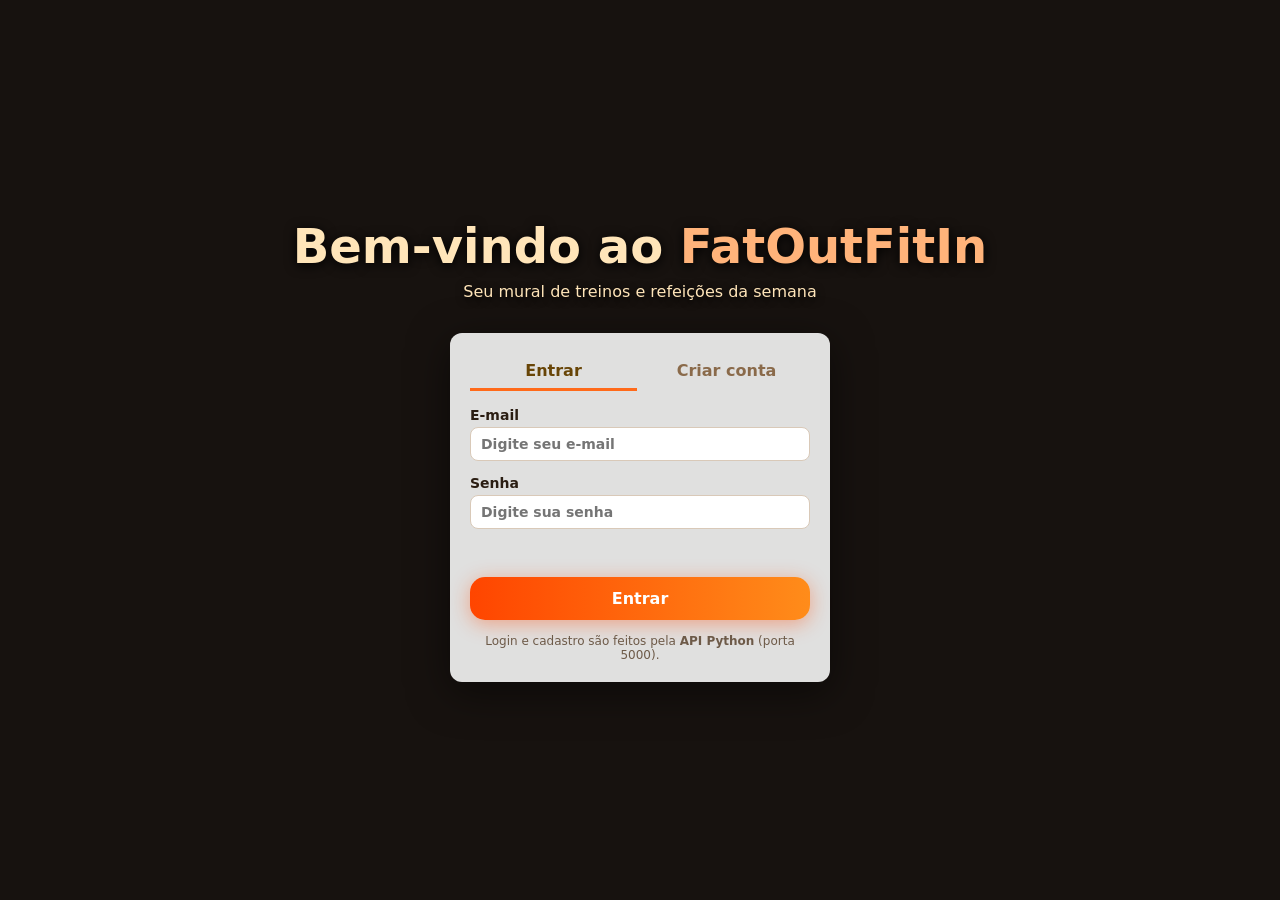
==== frontend/index.html @ 639f62fc "FatOutFitIn: API Python (refeicoes/usuarios), API Java (treinos) e front-end de mural de cards" ====
<!DOCTYPE html>
<html lang="pt-br">
<head>
    <meta charset="UTF-8">
    <meta name="viewport" content="width=device-width, initial-scale=1.0">
    <title>FatOutFitIn | Acesso</title>
    <link rel="stylesheet" href="./css/styles.css">
</head>
<body class="pagina-login">
    <h1 class="logo-login">Bem-vindo ao <span>FatOutFitIn</span></h1>
    <p class="slogan">Seu mural de treinos e refeições da semana</p>

    <main class="caixa-login">
        <div class="abas">
            <button type="button" class="aba ativa" data-modo="login">Entrar</button>
            <button type="button" class="aba" data-modo="cadastro">Criar conta</button>
        </div>

        <form id="form-acesso" novalidate>
            <label class="campo-nome" hidden>
                Nome
                <input name="nome" autocomplete="name" placeholder="Seu nome">
            </label>
            <label>
                E-mail
                <input name="email" type="email" autocomplete="email" placeholder="Digite seu e-mail" autofocus>
            </label>
            <label>
                Senha
                <input name="senha" type="password" autocomplete="current-password" placeholder="Digite sua senha">
            </label>
            <p id="mensagem" class="mensagem" role="alert"></p>
            <button type="submit" id="login">Entrar</button>
        </form>
        <p class="dica">Login e cadastro são feitos pela <b>API Python</b> (porta 5000).</p>
    </main>

    <script src="./js/api.js"></script>
    <script src="./js/login.js"></script>
</body>
</html>
---- frontend/css/styles.css ----
/* =========================== Base =========================== */
:root {
    --fundo: #17120f;
    --superficie: #221b17;
    --superficie-2: #2d2420;
    --borda: #3d322c;
    --texto: #f3e9df;
    --texto-suave: #b5a69a;
    --fogo: #ff6a1a;
    --fogo-claro: #ffb37a;
    --java: #f89820;
    --python: #4b8bbe;
    --ok: #4caf7a;
    --erro: #ff5c5c;
    --raio: 12px;

    /* cores dos cards (estilo Keep, tema escuro) */
    --cor-padrao: #221b17;
    --cor-vermelho: #5c2b29;
    --cor-laranja: #614a19;
    --cor-amarelo: #635d19;
    --cor-verde: #345920;
    --cor-azul: #2d555e;
    --cor-roxo: #42275e;
    --cor-rosa: #5b2245;
}

* {
    padding: 0;
    margin: 0;
    box-sizing: border-box;
}

body {
    font-family: system-ui, -apple-system, "Segoe UI", Roboto, sans-serif;
    font-size: 16px;
    color: var(--texto);
    background: var(--fundo);
    min-height: 100vh;
}

button, input, select, textarea {
    font: inherit;
    color: inherit;
}

input, select, textarea {
    background: var(--superficie-2);
    border: 1px solid var(--borda);
    border-radius: 8px;
    padding: 8px 10px;
    width: 100%;
    outline: none;
}
input:focus, select:focus, textarea:focus {
    border-color: var(--fogo);
}
button { cursor: pointer; }

.mensagem { min-height: 1.2em; font-size: 14px; }
.mensagem.erro { color: var(--erro); }

/* =========================== Login =========================== */
.pagina-login {
    background-image: url(../img/FireAnimated.gif);
    background-size: cover;
    background-position: center;
    display: flex;
    flex-direction: column;
    align-items: center;
    justify-content: center;
    padding: 24px 16px;
}
.logo-login {
    color: rgb(255, 229, 185);
    font-size: clamp(28px, 6vw, 48px);
    text-align: center;
    text-shadow: 0 2px 12px #000;
}
.logo-login span { color: var(--fogo-claro); }
.slogan {
    color: #ffe5b9;
    margin: 8px 0 32px;
    text-shadow: 0 2px 8px #000;
    text-align: center;
}
.caixa-login {
    background-color: #f5f5f5e8;
    color: #2a1d12;
    width: min(380px, 100%);
    border-radius: var(--raio);
    padding: 20px;
    box-shadow: 0 10px 40px rgba(0, 0, 0, .5);
}
.caixa-login input {
    background: #fff;
    border-color: #d9c9b8;
    color: #2a1d12;
    margin-top: 4px;
}
.caixa-login form { display: flex; flex-direction: column; gap: 14px; }
.caixa-login label { font-weight: 600; font-size: 14px; }
.abas { display: flex; gap: 6px; margin-bottom: 16px; }
.aba {
    flex: 1;
    background: transparent;
    border: none;
    border-bottom: 3px solid transparent;
    padding: 8px;
    font-weight: 600;
    color: #8a6a4a;
}
.aba.ativa { color: rgb(104, 69, 7); border-color: var(--fogo); }
#login {
    margin-top: 4px;
    padding: 12px;
    border: none;
    border-radius: 15px;
    font-weight: 700;
    color: #fff;
    background: linear-gradient(90deg, #ff4500, #ff8c1a);
    box-shadow: 0 4px 20px rgba(255, 69, 0, 0.4);
}
#login:disabled { opacity: .6; cursor: wait; }
.dica { margin-top: 14px; font-size: 12px; color: #6d5a48; text-align: center; }

/* =========================== Mural =========================== */
.topo {
    position: sticky;
    top: 0;
    z-index: 5;
    display: flex;
    align-items: center;
    gap: 16px;
    padding: 12px 24px;
    background: rgba(23, 18, 15, .92);
    backdrop-filter: blur(8px);
    border-bottom: 1px solid var(--borda);
    flex-wrap: wrap;
}
.marca { font-size: 22px; font-weight: 800; }
.marca span {
    background: linear-gradient(90deg, var(--fogo), var(--fogo-claro));
    -webkit-background-clip: text;
    background-clip: text;
    color: transparent;
}
#busca { flex: 1; min-width: 180px; max-width: 520px; }
.status-apis { display: flex; gap: 8px; font-size: 13px; }
.status {
    padding: 4px 10px;
    border-radius: 99px;
    background: var(--superficie-2);
    color: var(--erro);
}
.status.online { color: var(--ok); }
.usuario { display: flex; align-items: center; gap: 10px; margin-left: auto; color: var(--texto-suave); }

.btn-texto {
    background: none;
    border: none;
    color: var(--fogo-claro);
    padding: 6px 10px;
    border-radius: 8px;
}
.btn-texto:hover { background: var(--superficie-2); }

.barra {
    display: flex;
    flex-wrap: wrap;
    gap: 12px 24px;
    justify-content: center;
    padding: 16px 24px 0;
}
.grupo-chips { display: flex; flex-wrap: wrap; gap: 6px; }
.chip {
    border: 1px solid var(--borda);
    background: transparent;
    padding: 6px 14px;
    border-radius: 99px;
    color: var(--texto-suave);
    font-size: 14px;
}
.chip:hover { border-color: var(--fogo); }
.chip.ativo { background: var(--fogo); border-color: var(--fogo); color: #1a0d05; font-weight: 600; }

.novo-card {
    display: flex;
    gap: 12px;
    justify-content: center;
    padding: 20px 24px 8px;
    flex-wrap: wrap;
}
.btn-novo {
    display: flex;
    flex-direction: column;
    align-items: flex-start;
    min-width: 220px;
    padding: 14px 18px;
    border-radius: var(--raio);
    background: var(--superficie);
    border: 1px solid var(--borda);
    font-weight: 600;
    text-align: left;
    box-shadow: 0 2px 8px rgba(0, 0, 0, .35);
}
.btn-novo small { font-weight: 400; font-size: 12px; color: var(--texto-suave); }
.btn-novo.treino { border-left: 4px solid var(--java); }
.btn-novo.refeicao { border-left: 4px solid var(--python); }
.btn-novo:hover { background: var(--superficie-2); }

.resumo {
    display: flex;
    flex-wrap: wrap;
    gap: 10px;
    justify-content: center;
    padding: 12px 24px;
}
.indicador {
    display: flex;
    flex-direction: column;
    align-items: center;
    min-width: 130px;
    padding: 10px 14px;
    border-radius: var(--raio);
    background: var(--superficie);
    border: 1px solid var(--borda);
}
.indicador b { font-size: 22px; color: var(--fogo-claro); }
.indicador span { font-size: 13px; color: var(--texto-suave); }
.indicador small { font-size: 11px; color: var(--texto-suave); opacity: .7; }

#conteudo { padding: 8px 24px 48px; max-width: 1400px; margin: 0 auto; }
.secao-titulo {
    font-size: 12px;
    letter-spacing: .08em;
    text-transform: uppercase;
    color: var(--texto-suave);
    margin: 16px 4px 8px;
}

/* layout "masonry" com colunas, como o Google Keep */
.mural { columns: 280px; column-gap: 16px; }
.vazio { text-align: center; color: var(--texto-suave); padding: 40px 0; }

.card {
    break-inside: avoid;
    margin-bottom: 16px;
    padding: 14px;
    border-radius: var(--raio);
    border: 1px solid var(--borda);
    background: var(--cor-padrao);
    transition: box-shadow .15s, transform .15s;
}
.card:hover { box-shadow: 0 4px 18px rgba(0, 0, 0, .5); }
.card header { display: flex; align-items: center; gap: 6px; margin-bottom: 8px; }
.card header .icone { margin-left: auto; }
.card h3 { font-size: 17px; cursor: pointer; margin-bottom: 4px; word-break: break-word; }
.card .meta { font-size: 13px; color: var(--texto-suave); margin-bottom: 8px; }
.card .notas { font-size: 14px; white-space: pre-wrap; margin-top: 8px; color: var(--texto-suave); }

.etiqueta {
    font-size: 11px;
    padding: 2px 8px;
    border-radius: 99px;
    background: rgba(255, 255, 255, .08);
}
.etiqueta.treino { color: var(--java); }
.etiqueta.refeicao { color: #8ec5f0; }

.checklist { list-style: none; display: flex; flex-direction: column; gap: 4px; }
.checklist li { display: flex; justify-content: space-between; gap: 8px; font-size: 14px; }
.checklist label { display: flex; gap: 8px; align-items: flex-start; cursor: pointer; }
.checklist input { width: auto; margin-top: 3px; accent-color: var(--fogo); }
.checklist small { color: var(--texto-suave); white-space: nowrap; }
.checklist li.feito span { text-decoration: line-through; opacity: .55; }

.progresso { height: 4px; border-radius: 4px; background: rgba(255, 255, 255, .1); margin-top: 10px; overflow: hidden; }
.progresso span { display: block; height: 100%; background: linear-gradient(90deg, var(--fogo), var(--fogo-claro)); }

.card footer {
    display: flex;
    align-items: center;
    gap: 4px;
    margin-top: 12px;
    opacity: .35;
    transition: opacity .15s;
}
.card:hover footer, .card:focus-within footer { opacity: 1; }
.origem { font-size: 11px; color: var(--texto-suave); margin-right: auto; }

.icone {
    background: none;
    border: none;
    border-radius: 50%;
    width: 30px;
    height: 30px;
    filter: grayscale(1);
    opacity: .7;
}
.icone:hover { background: rgba(255, 255, 255, .1); opacity: 1; filter: none; }
.icone.ativo { filter: none; opacity: 1; }

.paleta { display: flex; gap: 2px; }
.bolinha {
    width: 16px;
    height: 16px;
    border-radius: 50%;
    border: 1px solid rgba(255, 255, 255, .25);
}
.bolinha.selecionada { outline: 2px solid var(--fogo); outline-offset: 2px; }
.cor-padrao { background: var(--cor-padrao); }
.cor-vermelho { background: var(--cor-vermelho); }
.cor-laranja { background: var(--cor-laranja); }
.cor-amarelo { background: var(--cor-amarelo); }
.cor-verde { background: var(--cor-verde); }
.cor-azul { background: var(--cor-azul); }
.cor-roxo { background: var(--cor-roxo); }
.cor-rosa { background: var(--cor-rosa); }

/* visão semanal */
.semana {
    display: grid;
    grid-template-columns: repeat(7, minmax(230px, 1fr));
    gap: 12px;
    overflow-x: auto;
    padding-bottom: 8px;
}
.coluna-dia {
    background: rgba(255, 255, 255, .03);
    border: 1px solid var(--borda);
    border-radius: var(--raio);
    padding: 10px;
}
.coluna-dia.hoje { border-color: var(--fogo); }
.coluna-dia h3 { font-size: 16px; margin-bottom: 6px; }
.coluna-dia h3 small { color: var(--fogo); font-size: 12px; }
.coluna-dia .totais { display: flex; flex-direction: column; gap: 2px; font-size: 12px; color: var(--texto-suave); margin-bottom: 10px; }
.coluna-dia .card { margin-bottom: 10px; }
.coluna-dia .card .paleta { display: none; }

/* editor */
dialog {
    margin: auto;
    width: min(640px, calc(100% - 32px));
    max-height: calc(100vh - 32px);
    background: var(--superficie);
    color: var(--texto);
    border: 1px solid var(--borda);
    border-radius: var(--raio);
    padding: 20px;
}
dialog::backdrop { background: rgba(0, 0, 0, .6); }
#form-card { display: flex; flex-direction: column; gap: 12px; }
#form-card h2 { font-size: 18px; }
#form-card h4 { font-size: 14px; color: var(--texto-suave); }
#form-card label { font-size: 13px; color: var(--texto-suave); display: flex; flex-direction: column; gap: 4px; }
.input-titulo { font-size: 18px; font-weight: 600; }
.linha { display: grid; grid-template-columns: repeat(auto-fit, minmax(140px, 1fr)); gap: 10px; }
.modo-treino .so-refeicao, .modo-refeicao .so-treino { display: none !important; }
.lista-itens { display: flex; flex-direction: column; gap: 6px; }
.item-editor { display: flex; gap: 6px; align-items: center; }
.item-editor input[type=checkbox] { width: auto; accent-color: var(--fogo); }
.item-editor .cresce { flex: 1; min-width: 0; }
.item-editor .curto { width: 70px; flex: none; }
.cores { display: flex; gap: 8px; }
.cores .bolinha { width: 24px; height: 24px; }
.acoes-editor { display: flex; align-items: center; gap: 8px; justify-content: flex-end; }
.selo { margin-right: auto; font-size: 12px; color: var(--texto-suave); }
.btn-primario {
    border: none;
    border-radius: 8px;
    padding: 8px 20px;
    font-weight: 700;
    color: #1a0d05;
    background: linear-gradient(90deg, var(--fogo), var(--fogo-claro));
}

.toast {
    position: fixed;
    bottom: 24px;
    left: 50%;
    transform: translateX(-50%);
    background: #333;
    color: #fff;
    padding: 10px 18px;
    border-radius: 8px;
    box-shadow: 0 4px 16px rgba(0, 0, 0, .5);
    z-index: 10;
    max-width: calc(100% - 32px);
}
.toast.erro { background: #7a2020; }

@media (max-width: 640px) {
    .topo { padding: 10px 16px; gap: 10px; }
    .barra, .novo-card, .resumo, #conteudo { padding-left: 16px; padding-right: 16px; }
    .btn-novo { min-width: 0; flex: 1; }
    .item-editor { flex-wrap: wrap; }
    .item-editor .cresce { flex-basis: calc(100% - 70px); }
}
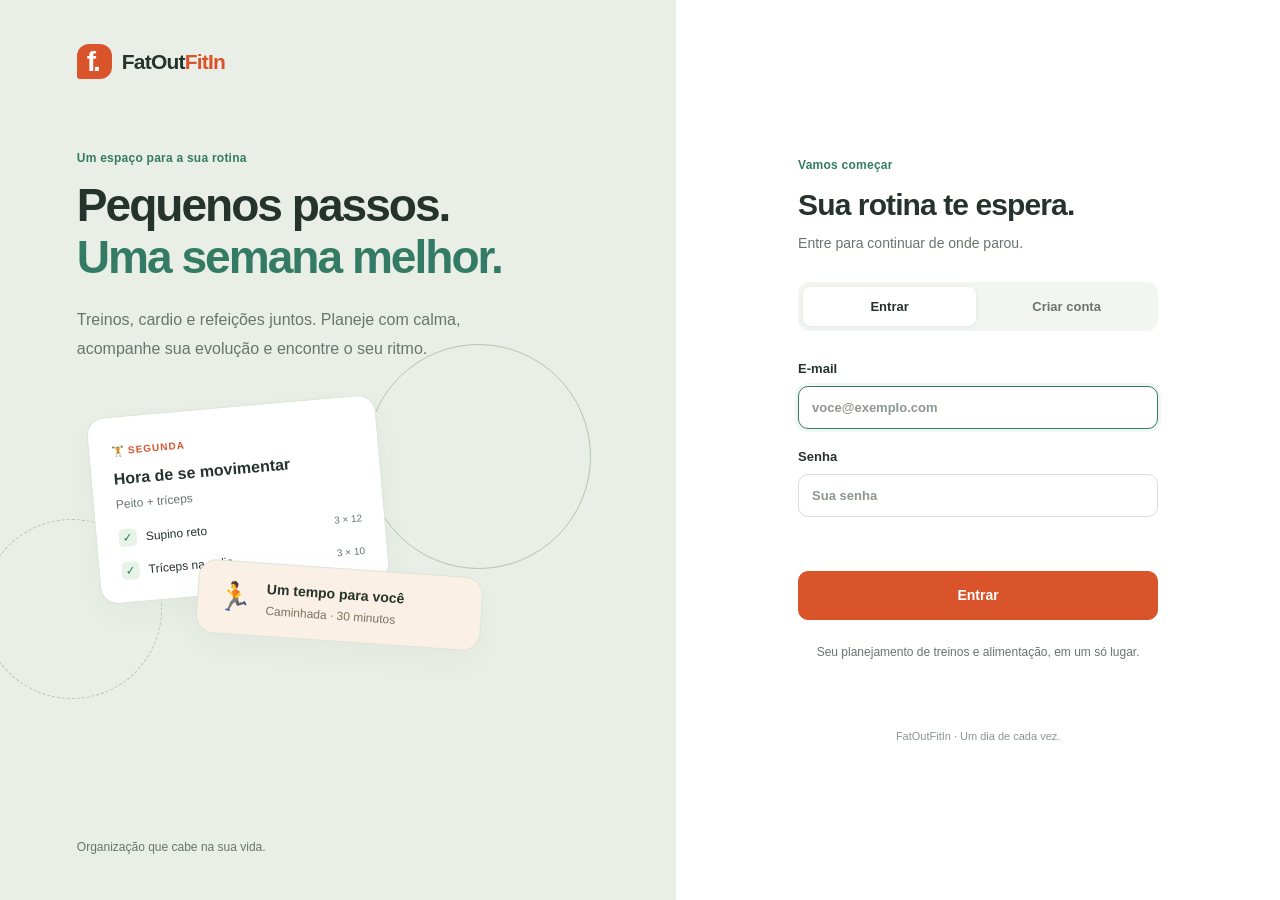
==== commit 3f7d6e18: "Melhora planejamento com cardio, catálogos personalizados e novo visual Adiciona autenticação assina" ====
--- a/frontend/index.html
+++ b/frontend/index.html
@@ -1,41 +1,31 @@
-<!DOCTYPE html>
-<html lang="pt-br">
-<head>
-    <meta charset="UTF-8">
-    <meta name="viewport" content="width=device-width, initial-scale=1.0">
-    <title>FatOutFitIn | Acesso</title>
-    <link rel="stylesheet" href="./css/styles.css">
-</head>
-<body class="pagina-login">
-    <h1 class="logo-login">Bem-vindo ao <span>FatOutFitIn</span></h1>
-    <p class="slogan">Seu mural de treinos e refeições da semana</p>
-
-    <main class="caixa-login">
-        <div class="abas">
-            <button type="button" class="aba ativa" data-modo="login">Entrar</button>
-            <button type="button" class="aba" data-modo="cadastro">Criar conta</button>
-        </div>
-
-        <form id="form-acesso" novalidate>
-            <label class="campo-nome" hidden>
-                Nome
-                <input name="nome" autocomplete="name" placeholder="Seu nome">
-            </label>
-            <label>
-                E-mail
-                <input name="email" type="email" autocomplete="email" placeholder="Digite seu e-mail" autofocus>
-            </label>
-            <label>
-                Senha
-                <input name="senha" type="password" autocomplete="current-password" placeholder="Digite sua senha">
-            </label>
-            <p id="mensagem" class="mensagem" role="alert"></p>
-            <button type="submit" id="login">Entrar</button>
-        </form>
-        <p class="dica">Login e cadastro são feitos pela <b>API Python</b> (porta 5000).</p>
-    </main>
-
-    <script src="./js/api.js"></script>
-    <script src="./js/login.js"></script>
-</body>
-</html>
+<!doctype html>
+<html lang="pt-BR"><head>
+  <meta charset="utf-8"><meta name="viewport" content="width=device-width,initial-scale=1">
+  <meta name="theme-color" content="#f4f6f3"><title>FatOutFitIn · Sua rotina, no seu ritmo</title>
+  <link rel="stylesheet" href="./css/styles.css">
+</head><body class="pagina-login">
+  <div class="login-layout">
+    <section class="login-apresentacao" aria-label="Sobre o FatOutFitIn">
+      <a class="marca" href="./index.html"><span class="brand-symbol" aria-hidden="true">f.</span>FatOut<span>FitIn</span></a>
+      <div class="intro-copy"><span class="intro-tag">Um espaço para a sua rotina</span>
+        <h1>Pequenos passos.<br><em>Uma semana melhor.</em></h1>
+        <p>Treinos, cardio e refeições juntos. Planeje com calma, acompanhe sua evolução e encontre o seu ritmo.</p>
+      </div>
+      <div class="routine-art" aria-hidden="true">
+        <div class="art-note note-training"><span class="note-kicker">🏋️ SEGUNDA</span><b>Hora de se movimentar</b><span>Peito + tríceps</span><div class="art-check"><i>✓</i> Supino reto <small>3 × 12</small></div><div class="art-check"><i>✓</i> Tríceps na polia <small>3 × 10</small></div></div>
+        <div class="art-note note-cardio"><span class="art-icon">🏃</span><div><b>Um tempo para você</b><span>Caminhada · 30 minutos</span></div></div>
+        <div class="art-decoration deco-one"></div><div class="art-decoration deco-two"></div>
+      </div><p class="intro-footer">Organização que cabe na sua vida.</p>
+    </section>
+    <main class="login-form-side"><div class="caixa-login">
+      <div class="login-heading"><span class="intro-tag">Vamos começar</span><h2>Sua rotina te espera.</h2><p>Entre para continuar de onde parou.</p></div>
+      <div class="abas" role="group" aria-label="Acessar ou criar conta"><button type="button" class="aba ativa" data-modo="login">Entrar</button><button type="button" class="aba" data-modo="cadastro">Criar conta</button></div>
+      <form id="form-acesso" novalidate>
+        <label class="campo-nome" hidden>Seu nome<input name="nome" autocomplete="name" placeholder="Como podemos te chamar?" maxlength="80"></label>
+        <label>E-mail<input name="email" type="email" autocomplete="email" placeholder="voce@exemplo.com" autofocus></label>
+        <label>Senha<input name="senha" type="password" autocomplete="current-password" placeholder="Sua senha"></label>
+        <p id="mensagem" class="mensagem" role="alert"></p><button type="submit" id="login" class="btn-primario">Entrar</button>
+      </form><p class="login-footnote">Seu planejamento de treinos e alimentação, em um só lugar.</p>
+    </div><small class="login-copyright">FatOutFitIn · Um dia de cada vez.</small></main>
+  </div><script src="./js/config.js"></script><script src="./js/api.js"></script><script src="./js/login.js"></script>
+</body></html>
--- a/frontend/css/styles.css
+++ b/frontend/css/styles.css
@@ -1,400 +1,69 @@
-/* =========================== Base =========================== */
-:root {
-    --fundo: #17120f;
-    --superficie: #221b17;
-    --superficie-2: #2d2420;
-    --borda: #3d322c;
-    --texto: #f3e9df;
-    --texto-suave: #b5a69a;
-    --fogo: #ff6a1a;
-    --fogo-claro: #ffb37a;
-    --java: #f89820;
-    --python: #4b8bbe;
-    --ok: #4caf7a;
-    --erro: #ff5c5c;
-    --raio: 12px;
-
-    /* cores dos cards (estilo Keep, tema escuro) */
-    --cor-padrao: #221b17;
-    --cor-vermelho: #5c2b29;
-    --cor-laranja: #614a19;
-    --cor-amarelo: #635d19;
-    --cor-verde: #345920;
-    --cor-azul: #2d555e;
-    --cor-roxo: #42275e;
-    --cor-rosa: #5b2245;
-}
-
-* {
-    padding: 0;
-    margin: 0;
-    box-sizing: border-box;
-}
-
-body {
-    font-family: system-ui, -apple-system, "Segoe UI", Roboto, sans-serif;
-    font-size: 16px;
-    color: var(--texto);
-    background: var(--fundo);
-    min-height: 100vh;
-}
-
-button, input, select, textarea {
-    font: inherit;
-    color: inherit;
-}
-
-input, select, textarea {
-    background: var(--superficie-2);
-    border: 1px solid var(--borda);
-    border-radius: 8px;
-    padding: 8px 10px;
-    width: 100%;
-    outline: none;
-}
-input:focus, select:focus, textarea:focus {
-    border-color: var(--fogo);
-}
-button { cursor: pointer; }
-
-.mensagem { min-height: 1.2em; font-size: 14px; }
-.mensagem.erro { color: var(--erro); }
-
-/* =========================== Login =========================== */
-.pagina-login {
-    background-image: url(../img/FireAnimated.gif);
-    background-size: cover;
-    background-position: center;
-    display: flex;
-    flex-direction: column;
-    align-items: center;
-    justify-content: center;
-    padding: 24px 16px;
-}
-.logo-login {
-    color: rgb(255, 229, 185);
-    font-size: clamp(28px, 6vw, 48px);
-    text-align: center;
-    text-shadow: 0 2px 12px #000;
-}
-.logo-login span { color: var(--fogo-claro); }
-.slogan {
-    color: #ffe5b9;
-    margin: 8px 0 32px;
-    text-shadow: 0 2px 8px #000;
-    text-align: center;
-}
-.caixa-login {
-    background-color: #f5f5f5e8;
-    color: #2a1d12;
-    width: min(380px, 100%);
-    border-radius: var(--raio);
-    padding: 20px;
-    box-shadow: 0 10px 40px rgba(0, 0, 0, .5);
-}
-.caixa-login input {
-    background: #fff;
-    border-color: #d9c9b8;
-    color: #2a1d12;
-    margin-top: 4px;
-}
-.caixa-login form { display: flex; flex-direction: column; gap: 14px; }
-.caixa-login label { font-weight: 600; font-size: 14px; }
-.abas { display: flex; gap: 6px; margin-bottom: 16px; }
-.aba {
-    flex: 1;
-    background: transparent;
-    border: none;
-    border-bottom: 3px solid transparent;
-    padding: 8px;
-    font-weight: 600;
-    color: #8a6a4a;
-}
-.aba.ativa { color: rgb(104, 69, 7); border-color: var(--fogo); }
-#login {
-    margin-top: 4px;
-    padding: 12px;
-    border: none;
-    border-radius: 15px;
-    font-weight: 700;
-    color: #fff;
-    background: linear-gradient(90deg, #ff4500, #ff8c1a);
-    box-shadow: 0 4px 20px rgba(255, 69, 0, 0.4);
-}
-#login:disabled { opacity: .6; cursor: wait; }
-.dica { margin-top: 14px; font-size: 12px; color: #6d5a48; text-align: center; }
-
-/* =========================== Mural =========================== */
-.topo {
-    position: sticky;
-    top: 0;
-    z-index: 5;
-    display: flex;
-    align-items: center;
-    gap: 16px;
-    padding: 12px 24px;
-    background: rgba(23, 18, 15, .92);
-    backdrop-filter: blur(8px);
-    border-bottom: 1px solid var(--borda);
-    flex-wrap: wrap;
-}
-.marca { font-size: 22px; font-weight: 800; }
-.marca span {
-    background: linear-gradient(90deg, var(--fogo), var(--fogo-claro));
-    -webkit-background-clip: text;
-    background-clip: text;
-    color: transparent;
-}
-#busca { flex: 1; min-width: 180px; max-width: 520px; }
-.status-apis { display: flex; gap: 8px; font-size: 13px; }
-.status {
-    padding: 4px 10px;
-    border-radius: 99px;
-    background: var(--superficie-2);
-    color: var(--erro);
-}
-.status.online { color: var(--ok); }
-.usuario { display: flex; align-items: center; gap: 10px; margin-left: auto; color: var(--texto-suave); }
-
-.btn-texto {
-    background: none;
-    border: none;
-    color: var(--fogo-claro);
-    padding: 6px 10px;
-    border-radius: 8px;
-}
-.btn-texto:hover { background: var(--superficie-2); }
-
-.barra {
-    display: flex;
-    flex-wrap: wrap;
-    gap: 12px 24px;
-    justify-content: center;
-    padding: 16px 24px 0;
-}
-.grupo-chips { display: flex; flex-wrap: wrap; gap: 6px; }
-.chip {
-    border: 1px solid var(--borda);
-    background: transparent;
-    padding: 6px 14px;
-    border-radius: 99px;
-    color: var(--texto-suave);
-    font-size: 14px;
-}
-.chip:hover { border-color: var(--fogo); }
-.chip.ativo { background: var(--fogo); border-color: var(--fogo); color: #1a0d05; font-weight: 600; }
-
-.novo-card {
-    display: flex;
-    gap: 12px;
-    justify-content: center;
-    padding: 20px 24px 8px;
-    flex-wrap: wrap;
-}
-.btn-novo {
-    display: flex;
-    flex-direction: column;
-    align-items: flex-start;
-    min-width: 220px;
-    padding: 14px 18px;
-    border-radius: var(--raio);
-    background: var(--superficie);
-    border: 1px solid var(--borda);
-    font-weight: 600;
-    text-align: left;
-    box-shadow: 0 2px 8px rgba(0, 0, 0, .35);
-}
-.btn-novo small { font-weight: 400; font-size: 12px; color: var(--texto-suave); }
-.btn-novo.treino { border-left: 4px solid var(--java); }
-.btn-novo.refeicao { border-left: 4px solid var(--python); }
-.btn-novo:hover { background: var(--superficie-2); }
-
-.resumo {
-    display: flex;
-    flex-wrap: wrap;
-    gap: 10px;
-    justify-content: center;
-    padding: 12px 24px;
-}
-.indicador {
-    display: flex;
-    flex-direction: column;
-    align-items: center;
-    min-width: 130px;
-    padding: 10px 14px;
-    border-radius: var(--raio);
-    background: var(--superficie);
-    border: 1px solid var(--borda);
-}
-.indicador b { font-size: 22px; color: var(--fogo-claro); }
-.indicador span { font-size: 13px; color: var(--texto-suave); }
-.indicador small { font-size: 11px; color: var(--texto-suave); opacity: .7; }
-
-#conteudo { padding: 8px 24px 48px; max-width: 1400px; margin: 0 auto; }
-.secao-titulo {
-    font-size: 12px;
-    letter-spacing: .08em;
-    text-transform: uppercase;
-    color: var(--texto-suave);
-    margin: 16px 4px 8px;
-}
-
-/* layout "masonry" com colunas, como o Google Keep */
-.mural { columns: 280px; column-gap: 16px; }
-.vazio { text-align: center; color: var(--texto-suave); padding: 40px 0; }
-
-.card {
-    break-inside: avoid;
-    margin-bottom: 16px;
-    padding: 14px;
-    border-radius: var(--raio);
-    border: 1px solid var(--borda);
-    background: var(--cor-padrao);
-    transition: box-shadow .15s, transform .15s;
-}
-.card:hover { box-shadow: 0 4px 18px rgba(0, 0, 0, .5); }
-.card header { display: flex; align-items: center; gap: 6px; margin-bottom: 8px; }
-.card header .icone { margin-left: auto; }
-.card h3 { font-size: 17px; cursor: pointer; margin-bottom: 4px; word-break: break-word; }
-.card .meta { font-size: 13px; color: var(--texto-suave); margin-bottom: 8px; }
-.card .notas { font-size: 14px; white-space: pre-wrap; margin-top: 8px; color: var(--texto-suave); }
-
-.etiqueta {
-    font-size: 11px;
-    padding: 2px 8px;
-    border-radius: 99px;
-    background: rgba(255, 255, 255, .08);
-}
-.etiqueta.treino { color: var(--java); }
-.etiqueta.refeicao { color: #8ec5f0; }
-
-.checklist { list-style: none; display: flex; flex-direction: column; gap: 4px; }
-.checklist li { display: flex; justify-content: space-between; gap: 8px; font-size: 14px; }
-.checklist label { display: flex; gap: 8px; align-items: flex-start; cursor: pointer; }
-.checklist input { width: auto; margin-top: 3px; accent-color: var(--fogo); }
-.checklist small { color: var(--texto-suave); white-space: nowrap; }
-.checklist li.feito span { text-decoration: line-through; opacity: .55; }
-
-.progresso { height: 4px; border-radius: 4px; background: rgba(255, 255, 255, .1); margin-top: 10px; overflow: hidden; }
-.progresso span { display: block; height: 100%; background: linear-gradient(90deg, var(--fogo), var(--fogo-claro)); }
-
-.card footer {
-    display: flex;
-    align-items: center;
-    gap: 4px;
-    margin-top: 12px;
-    opacity: .35;
-    transition: opacity .15s;
-}
-.card:hover footer, .card:focus-within footer { opacity: 1; }
-.origem { font-size: 11px; color: var(--texto-suave); margin-right: auto; }
-
-.icone {
-    background: none;
-    border: none;
-    border-radius: 50%;
-    width: 30px;
-    height: 30px;
-    filter: grayscale(1);
-    opacity: .7;
-}
-.icone:hover { background: rgba(255, 255, 255, .1); opacity: 1; filter: none; }
-.icone.ativo { filter: none; opacity: 1; }
-
-.paleta { display: flex; gap: 2px; }
-.bolinha {
-    width: 16px;
-    height: 16px;
-    border-radius: 50%;
-    border: 1px solid rgba(255, 255, 255, .25);
-}
-.bolinha.selecionada { outline: 2px solid var(--fogo); outline-offset: 2px; }
-.cor-padrao { background: var(--cor-padrao); }
-.cor-vermelho { background: var(--cor-vermelho); }
-.cor-laranja { background: var(--cor-laranja); }
-.cor-amarelo { background: var(--cor-amarelo); }
-.cor-verde { background: var(--cor-verde); }
-.cor-azul { background: var(--cor-azul); }
-.cor-roxo { background: var(--cor-roxo); }
-.cor-rosa { background: var(--cor-rosa); }
-
-/* visão semanal */
-.semana {
-    display: grid;
-    grid-template-columns: repeat(7, minmax(230px, 1fr));
-    gap: 12px;
-    overflow-x: auto;
-    padding-bottom: 8px;
-}
-.coluna-dia {
-    background: rgba(255, 255, 255, .03);
-    border: 1px solid var(--borda);
-    border-radius: var(--raio);
-    padding: 10px;
-}
-.coluna-dia.hoje { border-color: var(--fogo); }
-.coluna-dia h3 { font-size: 16px; margin-bottom: 6px; }
-.coluna-dia h3 small { color: var(--fogo); font-size: 12px; }
-.coluna-dia .totais { display: flex; flex-direction: column; gap: 2px; font-size: 12px; color: var(--texto-suave); margin-bottom: 10px; }
-.coluna-dia .card { margin-bottom: 10px; }
-.coluna-dia .card .paleta { display: none; }
-
-/* editor */
-dialog {
-    margin: auto;
-    width: min(640px, calc(100% - 32px));
-    max-height: calc(100vh - 32px);
-    background: var(--superficie);
-    color: var(--texto);
-    border: 1px solid var(--borda);
-    border-radius: var(--raio);
-    padding: 20px;
-}
-dialog::backdrop { background: rgba(0, 0, 0, .6); }
-#form-card { display: flex; flex-direction: column; gap: 12px; }
-#form-card h2 { font-size: 18px; }
-#form-card h4 { font-size: 14px; color: var(--texto-suave); }
-#form-card label { font-size: 13px; color: var(--texto-suave); display: flex; flex-direction: column; gap: 4px; }
-.input-titulo { font-size: 18px; font-weight: 600; }
-.linha { display: grid; grid-template-columns: repeat(auto-fit, minmax(140px, 1fr)); gap: 10px; }
-.modo-treino .so-refeicao, .modo-refeicao .so-treino { display: none !important; }
-.lista-itens { display: flex; flex-direction: column; gap: 6px; }
-.item-editor { display: flex; gap: 6px; align-items: center; }
-.item-editor input[type=checkbox] { width: auto; accent-color: var(--fogo); }
-.item-editor .cresce { flex: 1; min-width: 0; }
-.item-editor .curto { width: 70px; flex: none; }
-.cores { display: flex; gap: 8px; }
-.cores .bolinha { width: 24px; height: 24px; }
-.acoes-editor { display: flex; align-items: center; gap: 8px; justify-content: flex-end; }
-.selo { margin-right: auto; font-size: 12px; color: var(--texto-suave); }
-.btn-primario {
-    border: none;
-    border-radius: 8px;
-    padding: 8px 20px;
-    font-weight: 700;
-    color: #1a0d05;
-    background: linear-gradient(90deg, var(--fogo), var(--fogo-claro));
-}
-
-.toast {
-    position: fixed;
-    bottom: 24px;
-    left: 50%;
-    transform: translateX(-50%);
-    background: #333;
-    color: #fff;
-    padding: 10px 18px;
-    border-radius: 8px;
-    box-shadow: 0 4px 16px rgba(0, 0, 0, .5);
-    z-index: 10;
-    max-width: calc(100% - 32px);
-}
-.toast.erro { background: #7a2020; }
-
-@media (max-width: 640px) {
-    .topo { padding: 10px 16px; gap: 10px; }
-    .barra, .novo-card, .resumo, #conteudo { padding-left: 16px; padding-right: 16px; }
-    .btn-novo { min-width: 0; flex: 1; }
-    .item-editor { flex-wrap: wrap; }
-    .item-editor .cresce { flex-basis: calc(100% - 70px); }
-}
+/* FatOutFitIn: agenda pessoal de movimento e alimentação. Todos os recursos são locais. */
+:root{--fundo:#f4f6f3;--superficie:#fff;--texto:#26332c;--texto-suave:#68756d;--borda:#e1e7e0;--fogo:#d9532b;--fogo-claro:#fff0e8;--verde:#347b65;--erro:#b32d2a;--ok:#247a56;--raio:18px;--cor-padrao:#fff;--cor-vermelho:#fff1ef;--cor-laranja:#fff4e9;--cor-amarelo:#fffae6;--cor-verde:#f0f7ed;--cor-azul:#edf5fb;--cor-roxo:#f4f0fb;--cor-rosa:#fdf0f5}
+*{box-sizing:border-box;margin:0;padding:0}[hidden]{display:none!important}
+body{font-family:"Segoe UI",Arial,sans-serif;color:var(--texto);background:var(--fundo);font-size:14px;line-height:1.5;min-height:100vh}
+button,input,select,textarea{font:inherit;color:inherit}button,summary{cursor:pointer}button{transition:background .15s,border-color .15s,box-shadow .15s}button:disabled{opacity:.55;cursor:wait}
+button:focus-visible,summary:focus-visible,a:focus-visible{outline:3px solid #d9532b66;outline-offset:3px}
+input,select,textarea{width:100%;min-width:0;border:1px solid #d8e0d7;border-radius:10px;background:#fff;padding:11px 13px;outline:none;transition:border-color .15s,box-shadow .15s}
+input:focus,select:focus,textarea:focus{border-color:var(--verde);box-shadow:0 0 0 3px #347b6512}
+input::placeholder,textarea::placeholder{color:#8d978e}input[type=checkbox]{width:17px;height:17px;accent-color:var(--verde);padding:0;flex-shrink:0}
+label,.field{display:flex;flex-direction:column;gap:7px;font-size:13px;font-weight:600}
+label small,.field small{font-size:11px;color:var(--texto-suave);font-weight:400}
+fieldset{border:0;min-width:0}legend{font-size:13px;font-weight:600;margin-bottom:11px}legend small{margin-left:8px;color:var(--texto-suave);font-weight:400}
+h1,h2,h3{line-height:1.2;letter-spacing:-.03em}p{color:var(--texto-suave)}a{color:inherit}
+.btn-primario,.btn-secundario,.btn-texto{border-radius:10px;padding:11px 17px;font-weight:600;font-size:13px;border:1px solid transparent;white-space:nowrap}
+.btn-primario{background:var(--fogo);color:#fff;border-color:var(--fogo)}.btn-primario:hover{background:#bf4220}
+.btn-secundario{background:#fff;border-color:var(--borda)}.btn-secundario:hover{background:#f7faf6;border-color:#b9c9b8}
+.btn-texto{background:none;color:var(--verde);padding:7px 0}.btn-texto:hover{text-decoration:underline}
+.icon-button{border:0;background:none;border-radius:9px;padding:6px;min-width:34px;min-height:34px;font-size:20px;color:var(--texto-suave)}.icon-button:hover{background:#e9eee7;color:var(--texto)}
+.marca{display:flex;align-items:center;gap:0;font-weight:750;font-size:21px;letter-spacing:-.8px;text-decoration:none;white-space:nowrap}.marca>span:last-child{color:var(--fogo)}
+.brand-symbol{display:inline-flex;align-items:center;justify-content:center;width:35px;height:35px;background:var(--fogo);color:#fff;border-radius:12px 12px 12px 3px;font-size:28px;font-weight:800;margin-right:10px;letter-spacing:-3px;padding-right:4px}
+.intro-tag{display:block;color:var(--verde);font-weight:600;font-size:12px;margin-bottom:13px;letter-spacing:.02em}
+.mensagem{font-size:13px;min-height:18px}.mensagem.erro{color:var(--erro)}.ajuda{font-size:12px;line-height:1.6}
+/* Acesso */
+.login-layout{display:grid;grid-template-columns:1.12fr 1fr;min-height:100vh}
+.login-apresentacao{padding:44px clamp(28px,6vw,88px);position:relative;overflow:hidden;background:#e9efe6;display:flex;flex-direction:column}
+.intro-copy{margin-top:70px;max-width:510px;position:relative;z-index:1}.intro-copy h1{font-size:clamp(36px,3.6vw,56px);font-weight:650;line-height:1.12;letter-spacing:-2px}.intro-copy h1 em{font-style:normal;color:var(--verde)}.intro-copy p{font-size:16px;max-width:390px;line-height:1.8;margin-top:23px}
+.routine-art{position:relative;min-height:270px;max-width:490px;margin-top:30px;z-index:0}
+.art-note{position:relative;z-index:1;border:1px solid #dce5d8;background:#fff;border-radius:18px;box-shadow:0 12px 32px #43553b0b}
+.note-training{padding:22px;width:290px;transform:rotate(-5deg);margin:12px 0 0 16px}.note-kicker{font-size:10px;letter-spacing:.1em;font-weight:700;color:var(--fogo)}.art-note b{display:block;font-size:16px;margin:7px 0 2px}.art-note>span:not(.note-kicker){color:var(--texto-suave);font-size:12px}
+.art-check{display:flex;align-items:center;gap:9px;font-size:12px;margin-top:15px}.art-check i{font-style:normal;background:#e8f3e8;color:var(--verde);border-radius:5px;padding:0 4px}.art-check small{margin-left:auto;color:var(--texto-suave)}
+.note-cardio{display:flex;align-items:center;gap:14px;width:285px;padding:15px 19px;position:absolute;left:120px;top:174px;transform:rotate(4deg);background:#faf0e5}.note-cardio b{font-size:14px;margin:0}.note-cardio span{font-size:12px;color:#7d725e}.art-icon{font-size:28px!important;color:var(--fogo)!important}
+.art-decoration{position:absolute;z-index:0;border:1px solid #b4c5ad;border-radius:50%}.deco-one{height:225px;width:225px;right:-24px;top:-50px}.deco-two{height:180px;width:180px;left:-95px;top:125px;border-style:dashed}
+.intro-footer{margin-top:auto;padding-top:30px;font-size:12px}
+.login-form-side{display:flex;flex-direction:column;justify-content:center;align-items:center;padding:50px 32px;background:#fff}
+.caixa-login{width:min(360px,100%)}.login-heading h2{font-size:30px;font-weight:650}.login-heading p{margin-top:10px;font-size:14px}.abas{display:flex;gap:4px;background:#f2f5f0;padding:5px;border-radius:11px;margin:28px 0}.aba{border:0;border-radius:8px;background:none;flex:1;padding:10px;color:var(--texto-suave);font-weight:600;font-size:13px}.aba.ativa{background:#fff;color:var(--texto);box-shadow:0 1px 4px #23302312}
+#form-acesso{display:flex;flex-direction:column;gap:18px}#login{width:100%;padding:13px;font-size:14px}.login-footnote{font-size:12px;text-align:center;margin-top:22px;line-height:1.7}.login-copyright{margin-top:65px;font-size:11px;color:#8b958c}
+/* Estrutura do mural */
+.sidebar{position:fixed;inset:0 auto 0 0;width:236px;padding:31px 22px 22px;background:#fff;border-right:1px solid var(--borda);display:flex;flex-direction:column;z-index:10}
+.nav-caption{font-size:11px;color:#8c978e;margin:44px 12px 12px}.nav-item{display:flex;align-items:center;gap:12px;width:100%;padding:12px 13px;text-align:left;border:0;border-radius:10px;background:none;font-size:13px;color:var(--texto-suave);font-weight:500;margin-bottom:6px}.nav-item>span{font-size:20px;width:20px}.nav-item.ativo{background:var(--fogo-claro);color:#b3401e;font-weight:650}.nav-item:hover{background:#f4f7f1}.nav-item.ativo:hover{background:#ffeadb}
+.sidebar-note{margin:auto 0 22px;background:#f2f6ed;border-radius:13px;padding:20px 15px}.small-sun{display:block;font-size:30px;color:#6a8753;margin-bottom:8px}.sidebar-note strong{font-size:13px}.sidebar-note p{font-size:12px;line-height:1.7;margin-top:7px}.diagnostico{font-size:11px;color:var(--texto-suave);margin:0 9px 12px}.status-apis{display:flex;gap:10px;margin:10px 0}.status{color:var(--erro)}.status:before{content:"";display:inline-block;width:6px;height:6px;border-radius:50%;background:currentColor;margin-right:5px}.status.online{color:var(--ok)}.sair{font-size:12px;margin-top:0}
+.app-main{margin-left:236px}.topo{height:80px;display:flex;align-items:center;gap:26px;padding:0 42px;border-bottom:1px solid var(--borda);background:#ffffffb8}.breadcrumb{font-size:12px;color:var(--texto-suave);white-space:nowrap}.breadcrumb span{color:#bec7bd;margin:0 10px}.search-wrap{display:flex;flex-direction:row;align-items:center;gap:8px;max-width:330px;margin-left:auto;font-weight:400}.search-wrap>span{font-size:24px;color:var(--texto-suave)}#busca{background:none;border:0;box-shadow:none;padding:10px 0;font-size:13px}.usuario{display:flex;align-items:center;gap:10px;font-size:12px;white-space:nowrap}.avatar{display:flex;align-items:center;justify-content:center;height:34px;width:34px;border-radius:50%;background:#e5ede0;color:var(--verde);font-size:12px;font-weight:700}.mobile-brand{display:none}
+.workspace{max-width:1530px;margin:auto;padding:39px 42px 24px}.page-heading{display:flex;justify-content:space-between;gap:20px;align-items:center;margin-bottom:30px}.greeting{font-size:12px;margin-bottom:10px}.page-heading h1{font-size:clamp(26px,2.3vw,36px);font-weight:650}.page-description{margin-top:11px;font-size:13px}.novo-card{display:flex;flex-wrap:wrap;justify-content:flex-end;gap:8px}.novo-card button{padding:11px 14px}
+.resumo{display:grid;grid-template-columns:repeat(3,1fr);gap:0;border:1px solid var(--borda);background:#fff;border-radius:16px;margin-bottom:35px;padding:23px 6px}.indicador{display:flex;align-items:center;gap:15px;padding:0 24px;border-right:1px solid var(--borda)}.indicador:last-child{border:0}.indicator-icon{width:42px;height:42px;border-radius:13px;background:#fff0e6;color:var(--fogo);display:grid;place-items:center;font-size:24px}.indicador:nth-child(2) .indicator-icon{background:#eaf3ec;color:var(--verde)}.indicador:nth-child(3) .indicator-icon{background:#f0ecf7;color:#81609b}.indicador b{display:block;font-size:25px;line-height:1.1;letter-spacing:-1px}.indicador span:not(.indicator-icon){font-size:12px;color:var(--texto-suave)}.indicador small{display:block;font-size:10px;color:#88958b;margin-top:3px}
+.barra{display:flex;justify-content:space-between;align-items:center;gap:16px;margin-bottom:24px}.toolbar-title,.toolbar-actions{display:flex;align-items:center;gap:11px}.toolbar-title h2{font-size:19px;font-weight:650}.section-dot{width:7px;height:7px;background:var(--fogo);border-radius:50%}.count-badge{background:#e6ebe3;border-radius:6px;padding:2px 7px;font-size:11px;color:#64725e}.view-switch{display:flex;border:1px solid var(--borda);padding:3px;background:#eaf0e7;border-radius:9px}.view-switch button{border:0;background:none;font-size:12px;padding:6px 11px;border-radius:6px;color:var(--texto-suave)}.view-switch button.ativo{background:#fff;box-shadow:0 1px 3px #26332c13;color:var(--texto)}
+.day-picker{position:relative;font-size:12px;font-weight:500}.day-picker>summary{list-style:none;display:flex;align-items:center;justify-content:space-between;gap:10px;border:1px solid var(--borda);border-radius:9px;padding:9px 12px;background:#fff;min-height:38px}.day-picker>summary::-webkit-details-marker{display:none}.day-picker[open]>summary{border-color:var(--verde)}.chevron{color:var(--texto-suave);font-size:15px}
+.day-popover{position:absolute;z-index:50;top:calc(100% + 7px);right:0;width:430px;max-width:calc(100vw - 46px);padding:17px;background:#fff;border:1px solid var(--borda);border-radius:15px;box-shadow:0 12px 34px #26332c1a}.popover-label{display:block;font-size:12px;color:var(--texto-suave);margin-bottom:12px}.day-balloons{display:grid;grid-template-columns:repeat(7,1fr);gap:7px}.day-balloon{aspect-ratio:1;border:1px solid var(--borda);border-radius:50%;padding:8px 0;background:#f8faf7;font-size:12px;font-weight:600;min-width:0}.day-balloon:hover{border-color:var(--verde);background:#edf6e8}.day-balloon.ativo{background:var(--verde);border-color:var(--verde);color:#fff}.all-days{border:0;background:none;color:var(--verde);margin-top:14px;font-size:12px;font-weight:600}.all-days:hover{text-decoration:underline}
+.mural{display:grid;grid-template-columns:repeat(auto-fill,minmax(270px,1fr));gap:19px;align-items:start}.secao-titulo{font-size:11px;font-weight:600;color:var(--texto-suave);letter-spacing:.02em;margin:8px 0 14px}#mural-fixados:not(:empty){margin-bottom:26px}
+.card{--accent:var(--fogo);padding:20px 19px 13px;border-radius:15px;border:1px solid var(--borda);background:var(--cor-padrao);position:relative;overflow:hidden;min-width:0;box-shadow:0 2px 3px #23302302}.card[data-tipo=cardio]{--accent:var(--verde)}.card[data-tipo=refeicao]{--accent:#8666a1}.card:before{content:"";height:3px;background:var(--accent);position:absolute;inset:0 0 auto}.card:hover{border-color:#c4d1bd;box-shadow:0 5px 19px #23302309}.card header{display:flex;align-items:center;gap:8px;margin-bottom:14px}.etiqueta{font-size:10px;font-weight:600;padding:3px 7px;border-radius:6px;background:#f0f3ed;color:var(--texto-suave)}.etiqueta.tipo{color:var(--accent);background:#ffffff85}.card .pin{margin-left:auto;min-height:28px;min-width:28px;font-size:16px}.pin.ativo{color:var(--fogo);background:var(--fogo-claro)}
+.card h3{font-size:17px;font-weight:650;margin-bottom:8px;overflow-wrap:anywhere}.title-button{border:0;background:none;text-align:left;font:inherit;letter-spacing:inherit;line-height:1.35}.title-button:hover{color:var(--accent)}.card .meta{font-size:11px;line-height:1.7;margin-bottom:15px;overflow-wrap:anywhere}
+.checklist{list-style:none;display:flex;flex-direction:column;gap:10px}.checklist li{display:flex;flex-direction:column;gap:3px}.checklist label{font-weight:400;font-size:12px;display:flex;flex-direction:row;align-items:flex-start;gap:8px;cursor:pointer}.checklist small{color:var(--texto-suave);font-size:10px;margin-left:25px}.checklist .feito label>span{text-decoration:line-through;color:#8c978a}.technique{font-size:10px;color:#9d5525;margin-left:25px}.progresso{height:4px;border-radius:4px;background:#e8eee3;margin:15px 0 5px;overflow:hidden}.progresso>span{display:block;height:100%;background:var(--accent)}.progress-caption{font-size:10px;color:#899782}
+.card .notas{font-size:11px;line-height:1.7;margin-top:13px;white-space:pre-wrap;overflow-wrap:anywhere}.card footer{border-top:1px solid #dfe6dc;margin-top:16px;padding-top:8px;display:flex;align-items:center;gap:5px}.card footer .btn-card{font-size:11px;border:0;border-radius:6px;background:none;padding:7px 8px;color:var(--texto-suave)}.card footer .btn-card:hover{background:#eaf0e4;color:var(--texto)}.card footer .btn-card:last-child{margin-left:auto}.card-date{color:#8b9786;font-size:10px;margin-right:auto}.cardio-numbers{display:flex;gap:22px;margin:18px 0}.cardio-numbers b{display:block;font-size:24px;font-weight:600;line-height:1.1}.cardio-numbers span{font-size:10px;color:var(--texto-suave)}.cardio-done{display:flex;align-items:center;gap:9px;flex-direction:row;font-size:12px;font-weight:400;margin-top:12px;cursor:pointer}
+.cor-padrao{background:var(--cor-padrao)}.cor-vermelho{background:var(--cor-vermelho)}.cor-laranja{background:var(--cor-laranja)}.cor-amarelo{background:var(--cor-amarelo)}.cor-verde{background:var(--cor-verde)}.cor-azul{background:var(--cor-azul)}.cor-roxo{background:var(--cor-roxo)}.cor-rosa{background:var(--cor-rosa)}
+.macros{display:flex;flex-wrap:wrap;gap:5px;margin-bottom:14px}.macro{font-size:10px;border-radius:5px;background:#ffffff80;border:1px solid #dfe6dc;padding:3px 6px}.m-kcal{font-weight:650;color:var(--fogo)}.macro b{font-weight:600}.macros-mini{margin:8px 0 0}
+.vazio{background:#fff;border:1px dashed #d3dece;border-radius:16px;text-align:center;padding:45px 18px}.vazio .empty-icon{display:block;font-size:38px;color:#b1c1a6;margin-bottom:11px}.vazio h3{font-size:18px;margin-bottom:9px}.vazio p{font-size:13px;max-width:340px;margin:0 auto}.vazio button{margin-top:20px}.load-error{padding:14px 17px;background:#fff2e4;border:1px solid #ecd7bd;color:#8a532d;border-radius:10px;margin-bottom:20px;font-size:12px}.load-error button{margin-left:10px;border:0;text-decoration:underline;background:none;color:inherit}.workspace-footer{text-align:center;color:#96a18f;font-size:11px;margin-top:45px}
+.semana{display:grid;grid-template-columns:repeat(7,minmax(245px,1fr));gap:13px;overflow-x:auto;padding-bottom:15px}.coluna-dia{padding:12px;border:1px solid var(--borda);border-radius:13px;background:#edf1e9;min-width:0}.coluna-dia.hoje{border-color:#9bb78f}.coluna-dia>h3{font-size:13px;margin-bottom:7px}.coluna-dia>h3 small{font-size:10px;color:var(--verde);font-weight:500;margin-left:6px}.coluna-dia .totais{font-size:11px;color:var(--texto-suave);margin-bottom:18px}.coluna-dia .card{margin-bottom:12px;padding:17px 13px 10px}.coluna-dia .vazio{font-size:11px;padding:20px 5px;background:none;border:0}
+/* Editor */
+dialog{margin:auto;width:min(740px,calc(100% - 32px));max-height:calc(100dvh - 40px);padding:26px 30px 0;border:1px solid var(--borda);border-radius:20px;background:#fff;color:var(--texto);overflow:auto;box-shadow:0 28px 80px #26332c30}dialog::backdrop{background:#1f302a55;backdrop-filter:blur(3px)}
+#form-card{display:flex;flex-direction:column;gap:22px}.editor-header{display:flex;align-items:flex-start;justify-content:space-between}.editor-header h2{font-size:26px;font-weight:650}.editor-header .intro-tag{margin-bottom:7px}.editor-grid{display:grid;grid-template-columns:repeat(auto-fit,minmax(150px,1fr));gap:15px}.input-titulo{font-weight:500;font-size:16px}.field-label{display:block}.field .day-picker>summary{font-size:13px;min-height:44px}.field .day-popover{left:0;right:auto}
+.modo-treino .so-refeicao,.modo-treino .so-cardio,.modo-refeicao .so-treino,.modo-refeicao .so-cardio,.modo-refeicao .so-atividade,.modo-cardio .so-treino,.modo-cardio .so-refeicao,.modo-cardio .so-itens{display:none!important}
+.choice-pills{display:flex;flex-wrap:wrap;gap:8px}.choice-pill{position:relative;display:block;font-size:12px;font-weight:400;cursor:pointer}.choice-pill input{position:absolute;opacity:0;width:1px;height:1px}.choice-pill span{display:block;padding:8px 12px;border:1px solid var(--borda);border-radius:20px;background:#f8faf6}.choice-pill input:checked+span{color:var(--verde);border-color:#8fb59d;background:#eaf4e9;font-weight:600}.choice-pill input:focus-visible+span{outline:3px solid #347b6533;outline-offset:2px}.custom-add{margin-top:13px;font-size:12px;color:var(--verde)}.custom-add>summary{font-weight:500;list-style:none}.custom-row{display:flex;gap:8px;margin:12px 0 6px}.custom-add small{font-size:11px;color:var(--texto-suave)}.items-heading{display:flex;justify-content:space-between;gap:10px;align-items:center;margin-bottom:12px}.items-heading h3{font-size:14px;font-weight:600}.lista-itens{display:flex;flex-direction:column;gap:13px}.item-editor{border:1px solid var(--borda);border-radius:13px;padding:15px;background:#f8faf6}.exercise-heading{display:flex;justify-content:space-between;align-items:center;font-size:11px;margin-bottom:10px;color:var(--texto-suave)}.exercise-fields{display:grid;grid-template-columns:repeat(3,1fr);gap:11px;margin-top:12px}.exercise-fields label{font-size:11px}.exercise-technique{margin-top:12px}.exercise-technique label{font-size:11px}.custom-exercise{margin-top:10px}.custom-exercise .custom-row{margin:7px 0}.custom-exercise small{font-size:10px;color:var(--texto-suave)}.check-row{display:flex;flex-direction:row;align-items:center;gap:8px;font-size:12px;font-weight:400;margin-top:13px}.cardio-fields{display:flex;flex-direction:column;gap:14px}
+.linha-item{display:grid;grid-template-columns:minmax(0,1fr) 90px 22px 30px;gap:8px;align-items:end}.linha-item>label{font-size:11px}.linha-item .unidade{padding-bottom:12px;font-size:11px;color:var(--texto-suave)}.outro-campos{display:flex;flex-direction:column;gap:10px;margin-top:14px}.grade-nutri{display:grid;grid-template-columns:repeat(3,1fr);gap:10px}.grade-nutri label{font-size:10px}.nutri-preview{margin-top:8px}.nutri-preview>small{font-size:10px;color:var(--texto-suave)}.totais-editor{margin-top:14px;padding:14px;border:1px solid #d8e7d0;background:#f0f6eb;border-radius:11px}.totais-editor>span{display:block;font-size:12px;font-weight:600;margin-bottom:9px}.totais-editor .macros{margin:0}
+.card-customization{font-size:12px;color:var(--texto-suave)}.cores{display:flex;gap:10px;margin-top:12px}.bolinha{width:27px;height:27px;border:1px solid #bcc9b5;border-radius:50%}.bolinha.selecionada{outline:2px solid var(--verde);outline-offset:3px}
+.acoes-editor{position:sticky;bottom:0;display:flex;align-items:center;gap:8px;padding:17px 0;background:#fff;border-top:1px solid var(--borda);z-index:3}.selo{font-size:10px;color:var(--texto-suave);margin-right:auto}.acoes-editor .btn-primario,.acoes-editor .btn-secundario{font-size:12px}.toast{position:fixed;bottom:25px;left:50%;transform:translateX(-50%);background:var(--texto);color:#fff;box-shadow:0 7px 25px #26332c25;padding:12px 22px;border-radius:10px;z-index:100;max-width:calc(100% - 30px);font-size:13px}.toast.erro{background:var(--erro)}
+@media(min-width:1600px){.workspace{padding-top:54px}.page-heading{margin-bottom:40px}.sidebar{width:250px}.app-main{margin-left:250px}}
+@media(max-width:1200px){.sidebar{width:210px;padding-left:16px;padding-right:16px}.app-main{margin-left:210px}.workspace{padding:30px 27px}.topo{padding:0 27px;gap:15px}.breadcrumb{display:none}.search-wrap{margin-left:0;flex:1}.usuario{margin-left:auto}.page-heading{align-items:flex-start;flex-direction:column}.novo-card{justify-content:flex-start}.indicador{padding:0 17px;gap:10px}.indicator-icon{width:35px;height:35px}.indicador b{font-size:23px}}
+@media(max-width:850px){.sidebar{position:static;width:auto;padding:18px 22px 10px;border-right:0;border-bottom:1px solid var(--borda)}.sidebar .marca{font-size:20px}.nav-caption,.sidebar-note,.diagnostico{display:none}.sidebar nav{display:flex;gap:5px;overflow-x:auto;margin-top:17px}.nav-item{width:auto;white-space:nowrap;font-size:12px;margin:0;padding:10px 11px}.nav-item>span{font-size:17px}.sair{position:absolute;right:17px;top:21px;font-size:11px}.sair>span{display:none}.app-main{margin-left:0}.topo{height:64px;padding:0 22px;gap:10px}.workspace{padding:27px 22px}.resumo{margin-bottom:28px}.page-heading h1{font-size:30px}.usuario #nome-usuario{display:none}.page-description{font-size:12px}}
+@media(max-width:600px){.login-layout{display:flex;flex-direction:column}.login-apresentacao{padding:24px 25px 28px}.intro-copy{margin-top:32px;max-width:350px}.intro-copy h1{font-size:34px;letter-spacing:-1.1px}.intro-copy p{font-size:13px;margin-top:14px;line-height:1.7}.routine-art,.intro-footer{display:none}.login-form-side{padding:29px 25px}.login-heading .intro-tag{display:none}.login-heading h2{font-size:23px}.login-heading p{font-size:12px}.abas{margin:23px 0}.login-copyright{margin-top:35px}.sidebar{padding:18px 16px 10px}.sidebar nav{gap:3px}.nav-item{font-size:11px;padding:8px 9px}.nav-item>span{display:none}.sair{right:7px}.workspace{padding:24px 16px}.topo{padding:0 16px}.novo-card{width:100%;gap:6px}.novo-card button{flex:1;padding:11px 8px;font-size:11px}.page-heading{gap:20px;margin-bottom:23px}.page-heading h1{font-size:27px}.greeting{font-size:11px}.resumo{padding:17px 0;gap:0}.indicador{padding:0 11px;gap:0;display:block}.indicator-icon{display:none}.indicador b{font-size:23px;margin-bottom:6px}.indicador span:not(.indicator-icon){font-size:10px}.indicador small{display:none}.barra{align-items:flex-start;flex-wrap:wrap;gap:15px;margin-bottom:18px}.toolbar-actions{width:100%;justify-content:space-between}.toolbar-title h2{font-size:18px}.toolbar-actions .day-picker{flex:1;max-width:210px}.day-popover{left:0;right:auto;width:300px}.day-balloons{grid-template-columns:repeat(4,minmax(44px,1fr));gap:9px}.day-balloon{aspect-ratio:auto;min-height:44px;max-width:53px}.mural{grid-template-columns:1fr;gap:15px}.card{padding:20px}.card h3{font-size:18px}.card .meta,.checklist label{font-size:12px}.workspace-footer{margin-top:35px}.semana{grid-template-columns:repeat(7,minmax(275px,1fr))}
+dialog{padding:22px 18px 0;width:calc(100% - 20px);max-height:calc(100dvh - 20px);border-radius:17px}.editor-header h2{font-size:23px}#form-card{gap:20px}.editor-grid{gap:12px;grid-template-columns:1fr 1fr}.editor-grid label,.field-label{font-size:11px}.choice-pills{gap:6px}.choice-pill{font-size:11px}.choice-pill span{padding:8px 10px}legend small{display:block;margin-left:0;margin-top:3px}.custom-row{flex-wrap:wrap}.custom-row input{flex-basis:100%}.custom-row button{padding:8px 12px}.items-heading{align-items:flex-start}.items-heading .btn-texto{font-size:11px}.exercise-fields{gap:8px}.exercise-fields input{padding:10px 8px}.item-editor{padding:12px}.linha-item{grid-template-columns:minmax(0,1fr) 65px 15px 25px;gap:5px}.linha-item select{font-size:12px;padding-left:7px}.grade-nutri{grid-template-columns:repeat(2,1fr)}.acoes-editor .selo{display:none}.acoes-editor{justify-content:flex-end}.acoes-editor button{flex:1}.cores{gap:9px}.bolinha{width:24px;height:24px}.editor-header .intro-tag{font-size:11px}.cardio-fields .editor-grid{grid-template-columns:1fr 1fr}}
+@media(prefers-reduced-motion:reduce){*,*:before,*:after{transition:none!important;animation:none!important;scroll-behavior:auto!important}}
